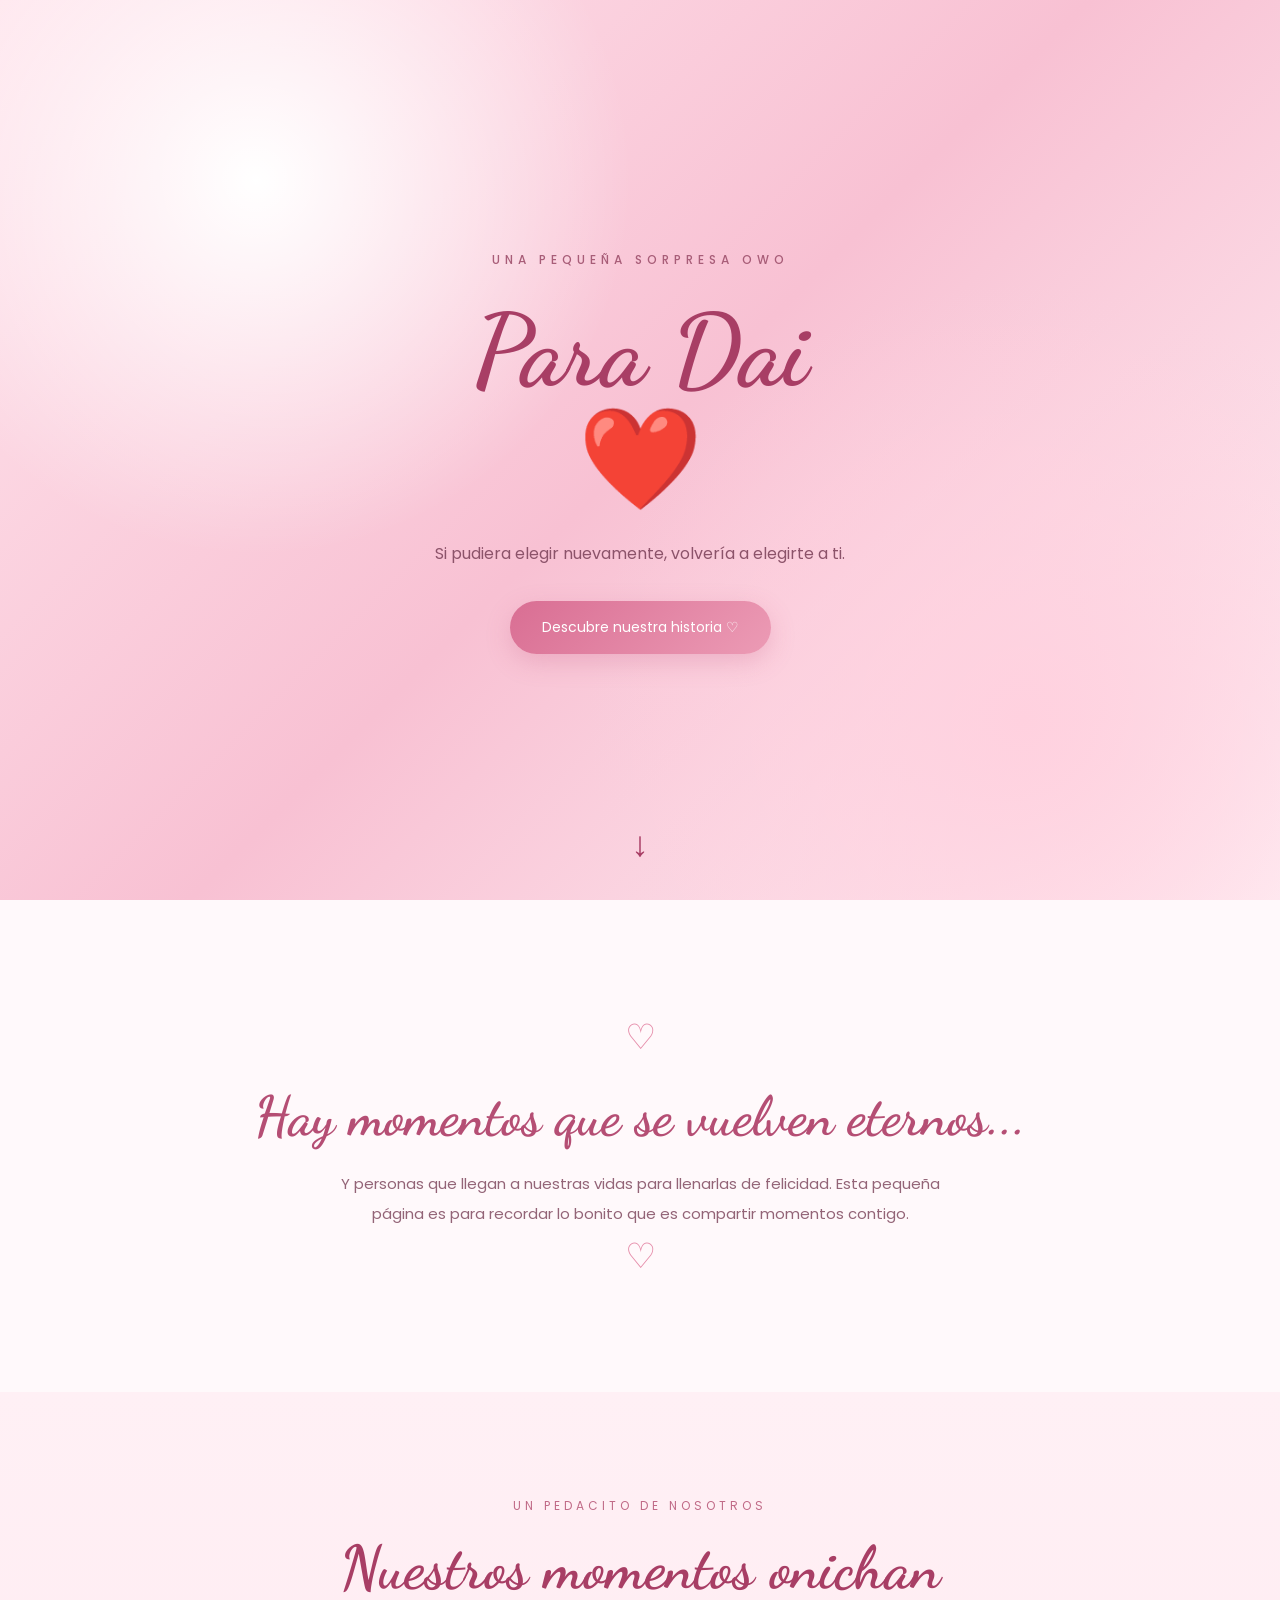
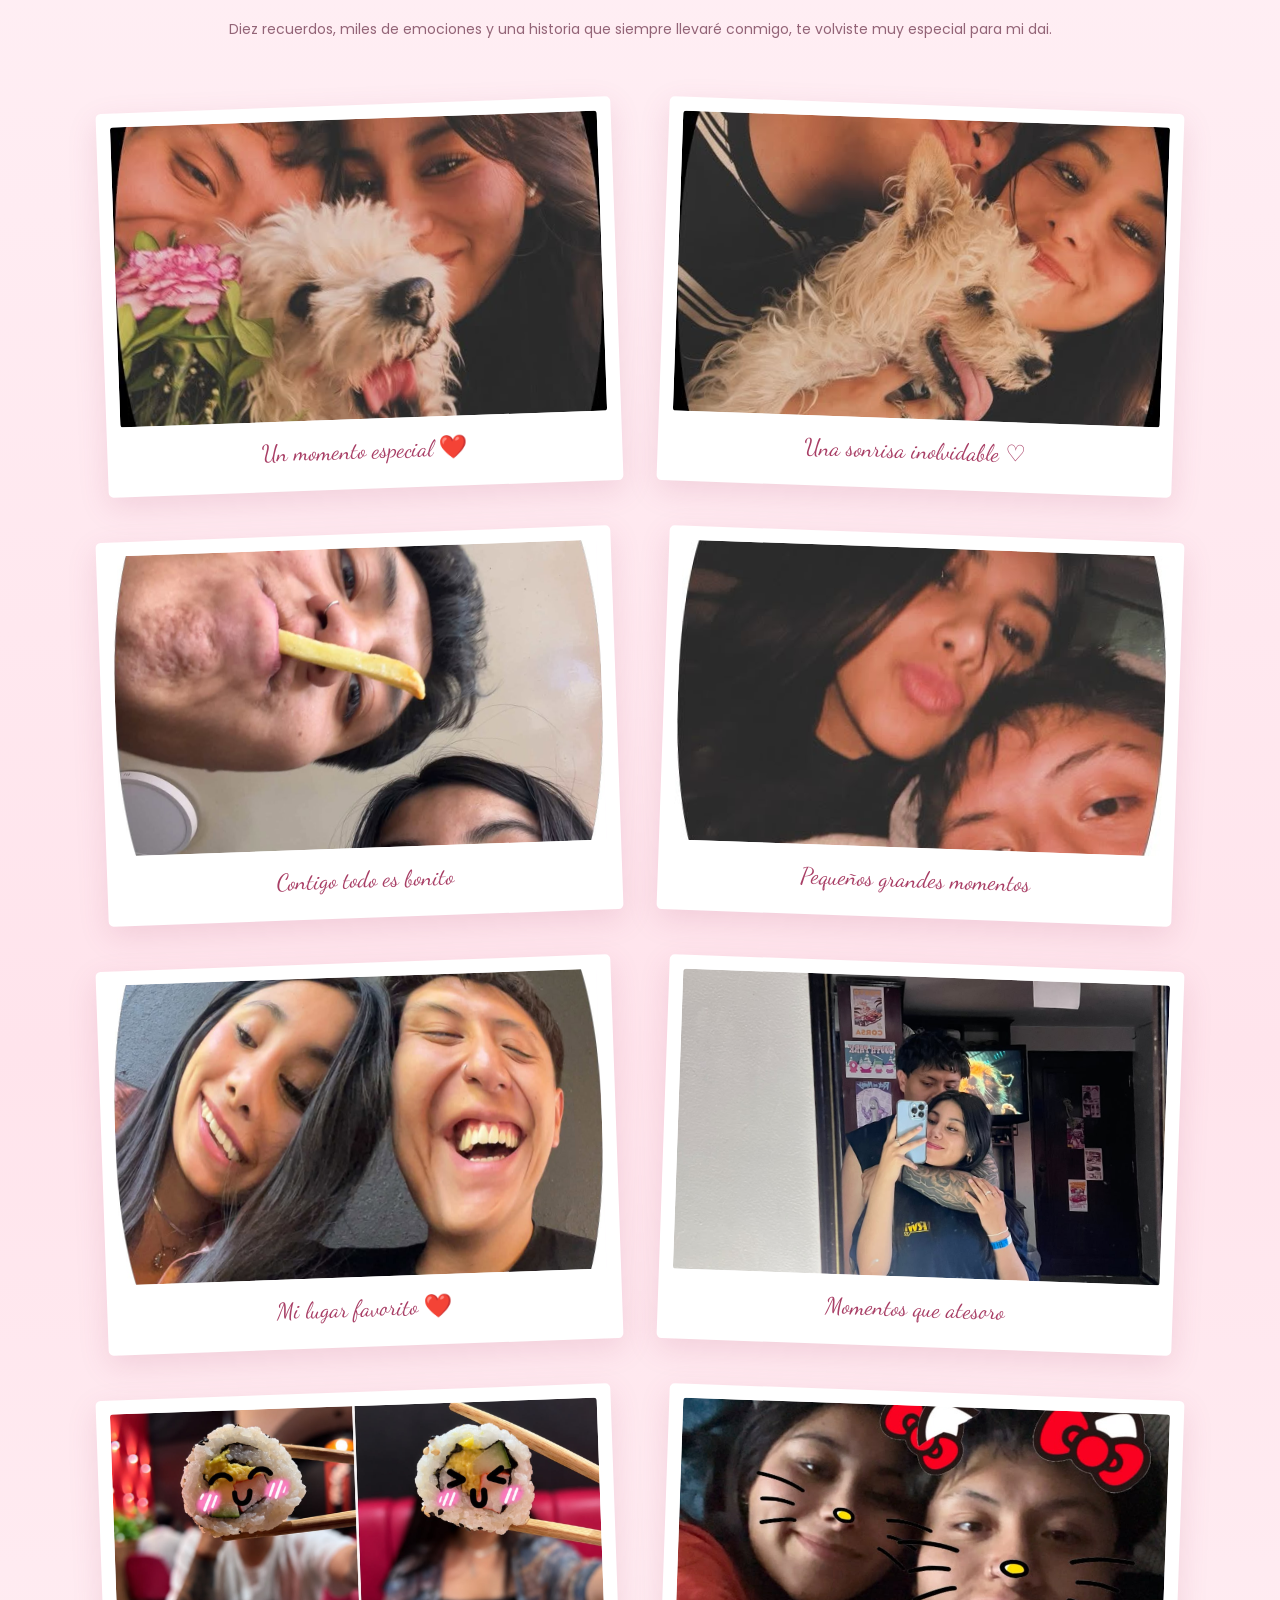
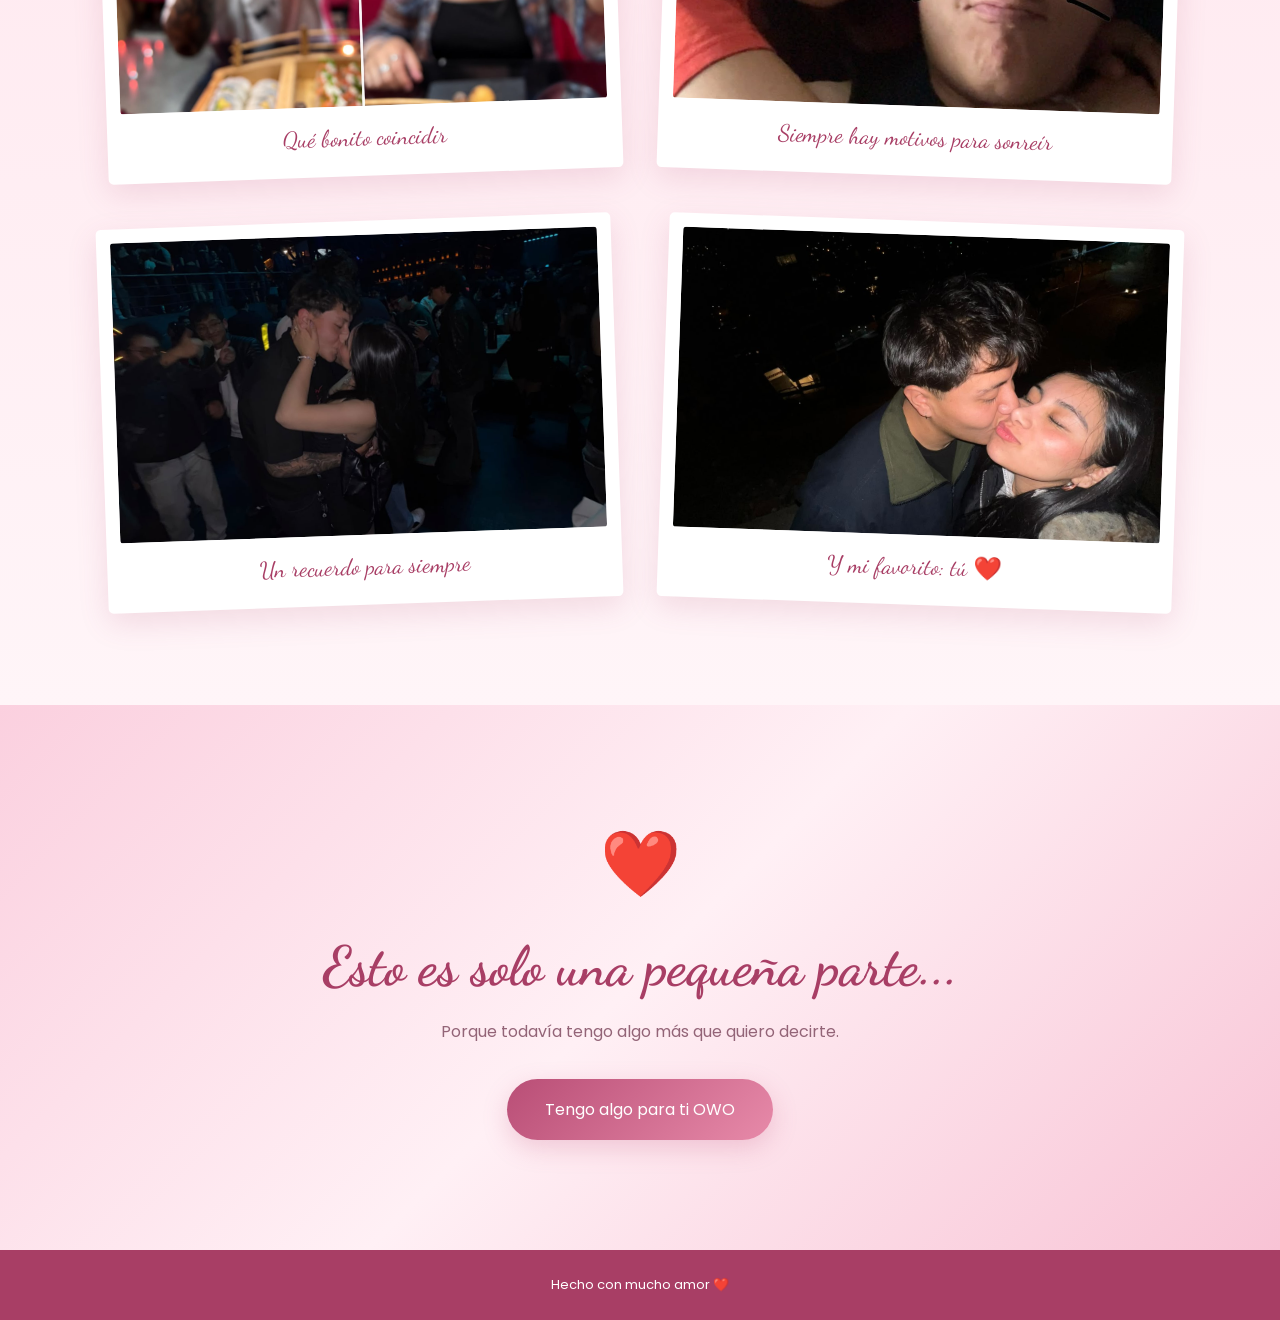
==== index.html @ 26fdb57e "Add files via upload" ====
<!DOCTYPE html>
<html lang="es">

<head>
    <meta charset="UTF-8">
    <meta name="viewport" content="width=device-width, initial-scale=1.0">

    <title>Para Dai ❤️</title>

    <link rel="preconnect" href="https://fonts.googleapis.com">
    <link rel="preconnect" href="https://fonts.gstatic.com" crossorigin>

    <link href="https://fonts.googleapis.com/css2?family=Dancing+Script:wght@400;500;600;700&family=Poppins:wght@300;400;500;600&display=swap" rel="stylesheet">

    <link rel="stylesheet" href="css/estilos.css">
</head>

<body>

    <!-- CORAZONES FLOTANTES -->
    <div class="corazones" id="corazones"></div>

    <!-- PORTADA -->
    <header class="portada">

        <div class="contenido-portada">

            <span class="subtitulo">
                UNA PEQUEÑA SORPRESA OWO
            </span>

            <h1>
                Para Dai<br>
                 ❤️
            </h1>

            <p>
                Si pudiera elegir nuevamente,
                volvería a elegirte a ti.
            </p>

            <a href="#nuestros-momentos" class="boton">
                Descubre nuestra historia ♡
            </a>

        </div>

        <div class="flecha">↓</div>

    </header>


    <!-- MENSAJE -->
    <section class="mensaje">

        <span class="decoracion">♡</span>

        <h2>Hay momentos que se vuelven eternos...</h2>

        <p>
            Y personas que llegan a nuestras vidas
            para llenarlas de felicidad.

            Esta pequeña página es para recordar
            lo bonito que es compartir momentos contigo.
        </p>

        <span class="decoracion">♡</span>

    </section>


    <!-- ALBUM -->
    <section class="album" id="nuestros-momentos">

        <div class="titulo-seccion">

            <span>UN PEDACITO DE NOSOTROS</span>

            <h2>Nuestros momentos onichan</h2>

            <p>
                Diez recuerdos, miles de emociones
                y una historia que siempre llevaré conmigo, 
                te volviste muy especial para mi dai.
            </p>

        </div>

        <div class="galeria">

            <div class="foto">
                <img src="img/foto1.jpeg" alt="Recuerdo 1">
                <p>Un momento especial ❤️</p>
            </div>

            <div class="foto">
                <img src="img/foto2.jpeg" alt="Recuerdo 2">
                <p>Una sonrisa inolvidable ♡</p>
            </div>

            <div class="foto">
                <img src="img/foto3.jpeg" alt="Recuerdo 3">
                <p>Contigo todo es bonito</p>
            </div>

            <div class="foto">
                <img src="img/foto4.jpeg" alt="Recuerdo 4">
                <p>Pequeños grandes momentos</p>
            </div>

            <div class="foto">
                <img src="img/foto5.jpeg" alt="Recuerdo 5">
                <p>Mi lugar favorito ❤️</p>
            </div>

            <div class="foto">
                <img src="img/foto6.jpeg" alt="Recuerdo 6">
                <p>Momentos que atesoro</p>
            </div>

            <div class="foto">
                <img src="img/foto7.jpeg" alt="Recuerdo 7">
                <p>Qué bonito coincidir</p>
            </div>

            <div class="foto">
                <img src="img/foto8.jpeg" alt="Recuerdo 8">
                <p>Siempre hay motivos para sonreír</p>
            </div>

            <div class="foto">
                <img src="img/foto9.jpeg" alt="Recuerdo 9">
                <p>Un recuerdo para siempre</p>
            </div>

            <div class="foto">
                <img src="img/foto10.jpeg" alt="Recuerdo 10">
                <p>Y mi favorito: tú ❤️</p>
            </div>

        </div>

    </section>


    <!-- MENSAJE FINAL -->
    <section class="final">

        <div class="corazon-grande">❤️</div>

        <h2>Esto es solo una pequeña parte...</h2>

        <p>
            Porque todavía tengo algo más
            que quiero decirte.
        </p>

        <a href="carta/carta.html" class="boton boton-carta">
            Tengo algo para ti OWO
        </a>

    </section>


    <!-- PIE DE PAGINA -->
    <footer>
        Hecho con mucho amor ❤️
    </footer>


    <!-- VISOR DE FOTOGRAFIAS -->
    <div class="visor" id="visor">

        <button class="cerrar-visor" id="cerrarVisor">
            &times;
        </button>

        <button class="anterior" id="anterior">
            &#10094;
        </button>

        <img id="imagenGrande" src="" alt="Fotografía ampliada">

        <button class="siguiente" id="siguiente">
            &#10095;
        </button>

    </div>


    <script src="js/script.js"></script>

</body>
</html>
---- css/estilos.css ----
/* ==============================
   CONFIGURACION GENERAL
============================== */

* {
    margin: 0;
    padding: 0;
    box-sizing: border-box;
}

html {
    scroll-behavior: smooth;
}

body {
    font-family: 'Poppins', sans-serif;
    background: #fff5f8;
    color: #743c53;
    overflow-x: hidden;
}

:root {
    --rosa: #e88ca9;
    --rosa-oscuro: #a83e65;
    --rosa-claro: #ffe4ec;
    --blanco: #ffffff;
}


/* ==============================
   CORAZONES FLOTANTES
============================== */

.corazones {
    position: fixed;
    inset: 0;
    pointer-events: none;
    overflow: hidden;
    z-index: 10;
}

.corazon {
    position: absolute;
    bottom: -50px;
    color: #ec8cac;
    font-size: 20px;
    opacity: 0.65;
    animation: flotar 9s linear forwards;
}

@keyframes flotar {

    0% {
        transform: translateY(0) rotate(0deg);
        opacity: 0;
    }

    20% {
        opacity: 0.7;
    }

    100% {
        transform: translateY(-110vh) rotate(360deg);
        opacity: 0;
    }
}


/* ==============================
   PORTADA
============================== */

.portada {
    min-height: 100vh;

    display: flex;
    justify-content: center;
    align-items: center;

    text-align: center;

    position: relative;

    background:
        radial-gradient(circle at 20% 20%, #ffffff 0%, transparent 30%),
        radial-gradient(circle at 80% 80%, #ffd1df 0%, transparent 35%),
        linear-gradient(135deg, #ffe5ed, #f8c1d3, #fff0f5);

    padding: 30px;
}

.contenido-portada {
    animation: aparecer 1.5s ease;
}

.subtitulo {
    color: #a85d78;
    font-size: 12px;
    letter-spacing: 5px;
    font-weight: 500;
}

.portada h1 {
    font-family: 'Dancing Script', cursive;
    font-size: clamp(55px, 9vw, 100px);
    color: #a83e65;
    margin: 25px 0;
    line-height: 1.1;
}

.portada p {
    font-size: 16px;
    color: #8c536a;
    margin-bottom: 35px;
}

.boton {
    display: inline-block;
    text-decoration: none;

    background: linear-gradient(135deg, #d96e93, #ec9bb5);

    color: white;

    padding: 16px 32px;
    border-radius: 50px;

    font-size: 14px;

    box-shadow: 0 8px 25px rgba(200, 90, 130, 0.25);

    transition: all 0.4s ease;
}

.boton:hover {
    transform: translateY(-5px) scale(1.05);
    box-shadow: 0 15px 30px rgba(200, 90, 130, 0.4);
}

.flecha {
    position: absolute;
    bottom: 30px;
    font-size: 35px;
    color: #a83e65;
    animation: rebote 1.5s infinite;
}

@keyframes rebote {

    0%, 100% {
        transform: translateY(0);
    }

    50% {
        transform: translateY(12px);
    }
}


/* ==============================
   MENSAJE
============================== */

.mensaje {
    padding: 110px 20px;
    text-align: center;
    background: #fff9fb;
}

.mensaje h2 {
    font-family: 'Dancing Script', cursive;
    font-size: clamp(35px, 5vw, 55px);
    color: #b54e74;
    margin: 20px 0;
}

.mensaje p {
    max-width: 600px;
    margin: auto;
    line-height: 2;
    color: #936477;
    font-size: 15px;
}

.decoracion {
    color: #e58ba8;
    font-size: 35px;
}


/* ==============================
   ALBUM
============================== */

.album {
    padding: 100px 8%;

    background: linear-gradient(
        180deg,
        #fff0f5,
        #ffe4ec,
        #fff5f8
    );
}

.titulo-seccion {
    text-align: center;
    margin-bottom: 65px;
}

.titulo-seccion span {
    color: #c16b88;
    letter-spacing: 4px;
    font-size: 12px;
}

.titulo-seccion h2 {
    font-family: 'Dancing Script', cursive;
    font-size: clamp(42px, 6vw, 60px);
    color: #a83e65;
    margin: 15px 0;
}

.titulo-seccion p {
    color: #936477;
    font-size: 14px;
}


/* ==============================
   GALERIA DE FOTOGRAFIAS
============================== */

.galeria {
    display: grid;
    grid-template-columns: repeat(2, minmax(0, 1fr));
    gap: 45px;
    max-width: 1100px;
    margin: auto;
}

.foto {
    background: white;
    padding: 14px 14px 25px;
    border-radius: 5px;

    box-shadow: 0 10px 30px rgba(170, 70, 110, 0.15);

    transform: rotate(-2deg);

    transition: all 0.4s ease;

    text-align: center;
    cursor: pointer;
}

.foto:nth-child(even) {
    transform: rotate(2deg);
}

.foto:hover {
    transform: rotate(0deg) scale(1.04);
    box-shadow: 0 20px 40px rgba(170, 70, 110, 0.25);
    z-index: 2;
}

.foto img {
    width: 100%;
    height: 300px;
    object-fit: cover;
    border-radius: 3px;
    display: block;
}

.foto p {
    font-family: 'Dancing Script', cursive;
    font-size: 23px;
    color: #a83e65;
    margin: 18px 0 0;
}


/* ==============================
   SECCION FINAL
============================== */

.final {
    padding: 110px 20px;
    text-align: center;

    background: linear-gradient(
        135deg,
        #fbd0df,
        #fff0f5,
        #f8c3d5
    );
}

.corazon-grande {
    font-size: 65px;
    animation: latido 1.5s infinite;
}

@keyframes latido {

    0%, 100% {
        transform: scale(1);
    }

    50% {
        transform: scale(1.2);
    }
}

.final h2 {
    font-family: 'Dancing Script', cursive;
    font-size: clamp(35px, 5vw, 55px);
    color: #a83e65;
    margin: 20px 0;
}

.final p {
    color: #936477;
    margin-bottom: 35px;
}

.boton-carta {
    background: linear-gradient(135deg, #b94e76, #e78aa9);
    padding: 18px 38px;
    font-size: 16px;
}


/* ==============================
   FOOTER
============================== */

footer {
    padding: 25px;
    text-align: center;
    background: #a83e65;
    color: white;
    font-size: 13px;
}


/* ==============================
   VISOR DE FOTOGRAFIAS
============================== */

.visor {
    position: fixed;
    inset: 0;

    background: rgba(35, 10, 22, 0.94);

    display: none;
    justify-content: center;
    align-items: center;

    z-index: 1000;
    padding: 50px;
}

.visor.activo {
    display: flex;
}

.visor img {
    max-width: 85%;
    max-height: 85vh;
    object-fit: contain;

    border: 8px solid white;
    border-radius: 5px;

    box-shadow: 0 0 40px rgba(255, 180, 210, 0.3);
}

.cerrar-visor,
.anterior,
.siguiente {
    position: absolute;

    border: none;
    background: rgba(255, 255, 255, 0.15);

    color: white;
    font-size: 35px;

    cursor: pointer;

    width: 50px;
    height: 50px;

    border-radius: 50%;
    transition: 0.3s;
}

.cerrar-visor:hover,
.anterior:hover,
.siguiente:hover {
    background: #e88ca9;
}

.cerrar-visor {
    top: 25px;
    right: 30px;
}

.anterior {
    left: 25px;
}

.siguiente {
    right: 25px;
}


/* ==============================
   ANIMACIONES
============================== */

@keyframes aparecer {

    from {
        opacity: 0;
        transform: translateY(30px);
    }

    to {
        opacity: 1;
        transform: translateY(0);
    }
}


/* ==============================
   RESPONSIVE
============================== */

@media (max-width: 650px) {

    .portada {
        min-height: 90vh;
    }

    .subtitulo {
        letter-spacing: 3px;
        font-size: 10px;
    }

    .portada p {
        font-size: 14px;
    }

    .mensaje {
        padding: 75px 25px;
    }

    .album {
        padding: 70px 7%;
    }

    .galeria {
        grid-template-columns: 1fr;
        gap: 35px;
    }

    .foto img {
        height: 280px;
    }

    .visor {
        padding: 15px;
    }

    .visor img {
        max-width: 90%;
        max-height: 75vh;
    }

    .anterior {
        left: 5px;
    }

    .siguiente {
        right: 5px;
    }

}
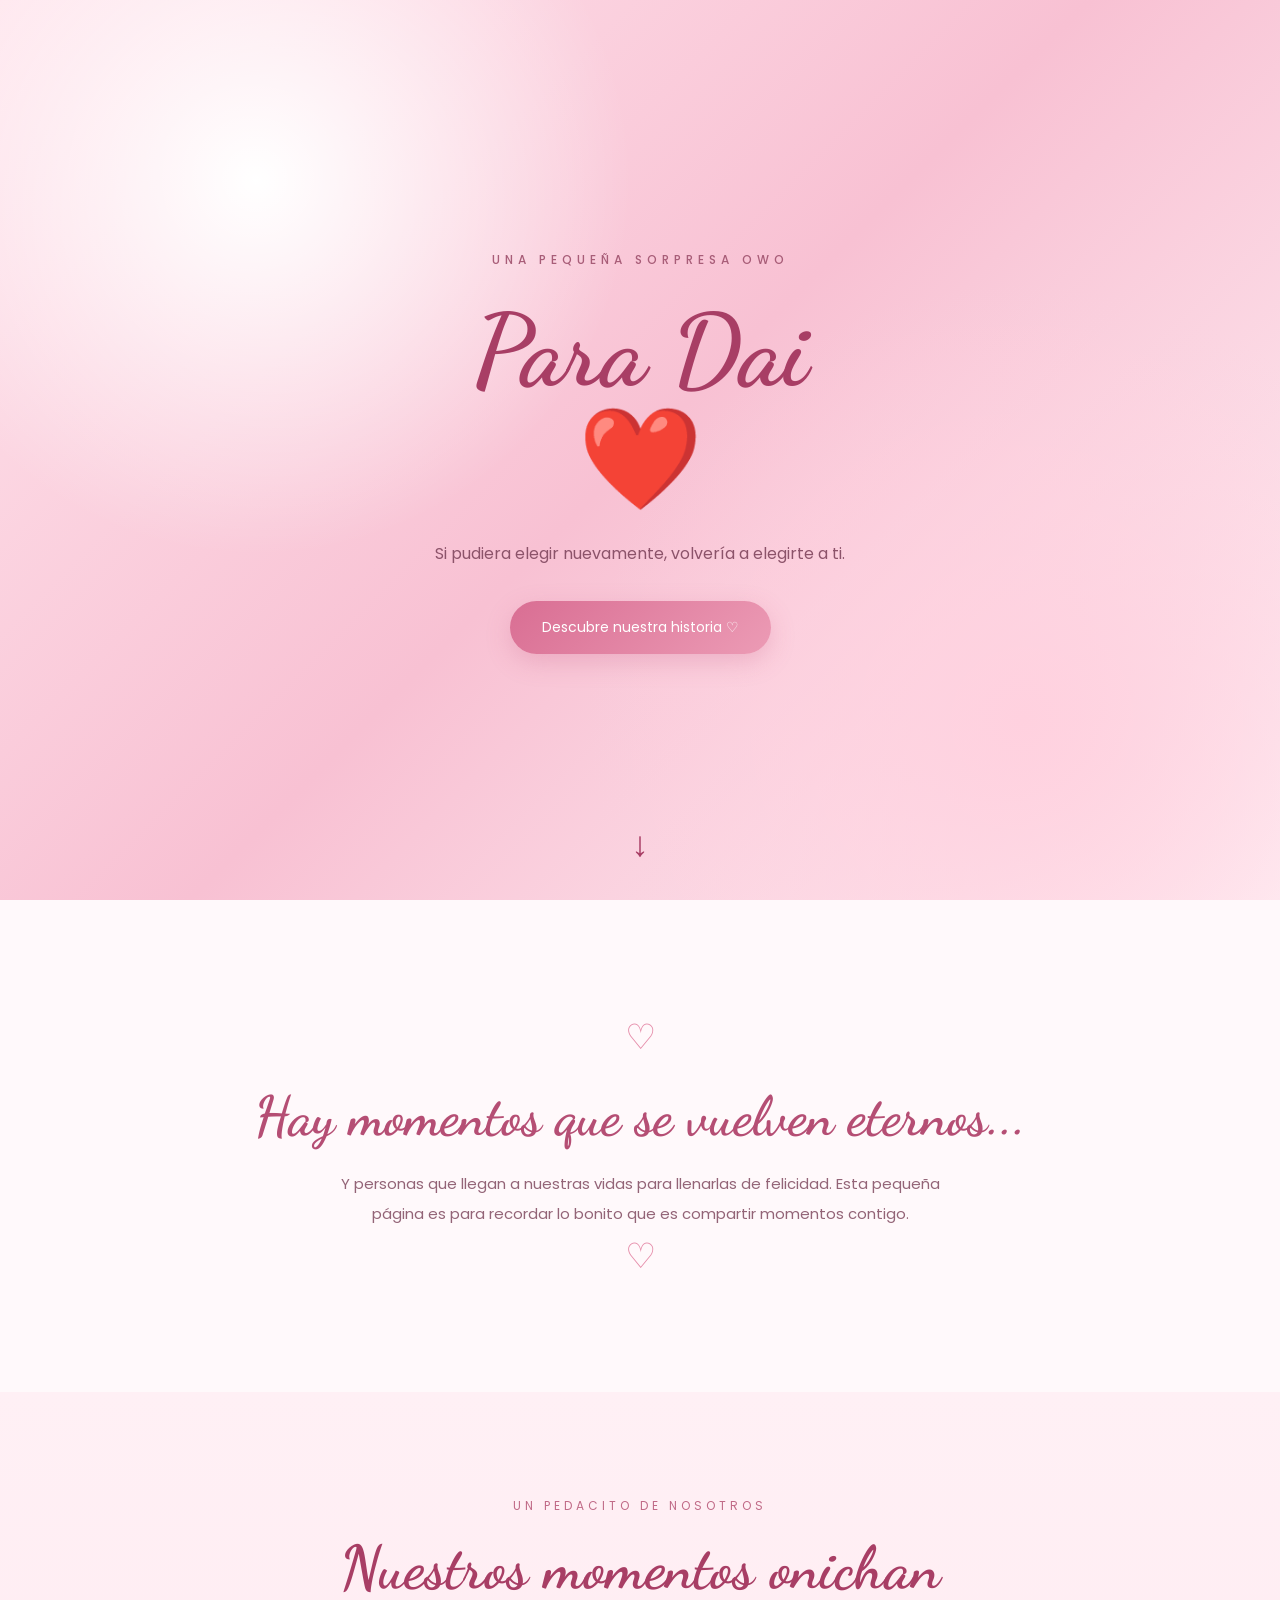
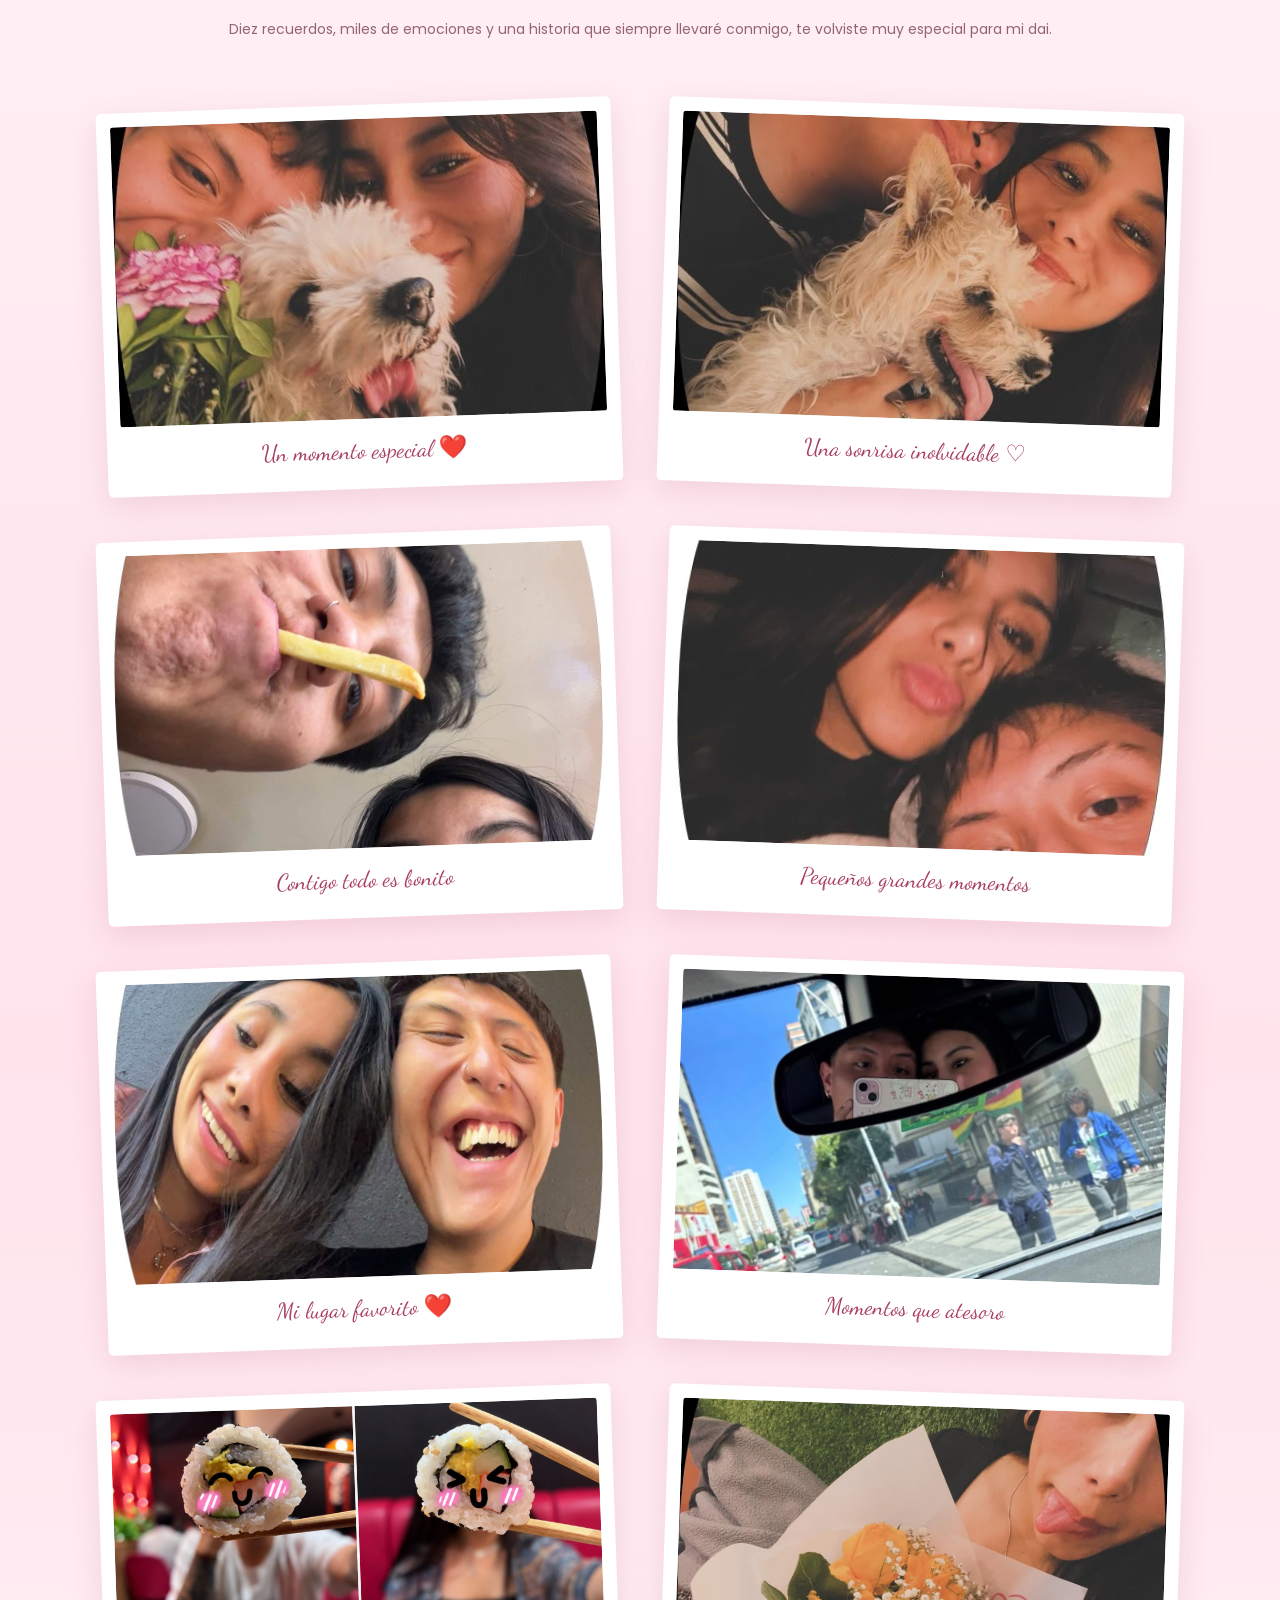
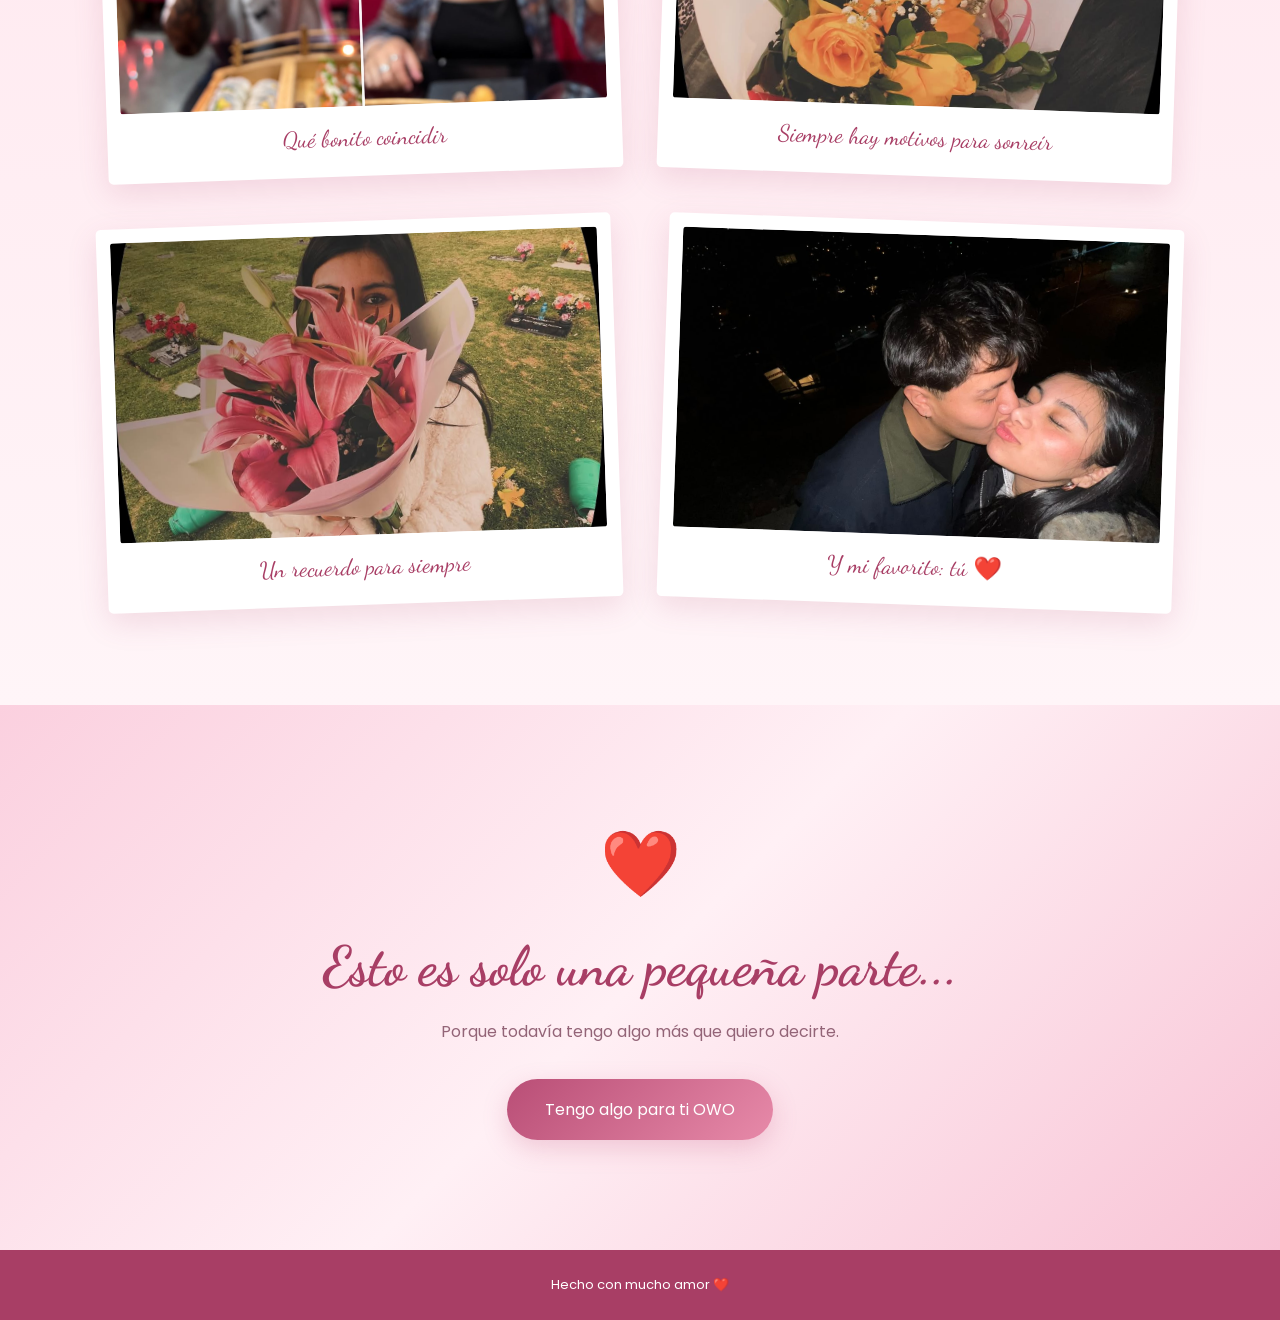
==== commit eb4e98a5: "Mejoras en la carta romantica 2.0" ====
--- a/index.html
+++ b/index.html
@@ -116,7 +116,7 @@
             </div>
 
             <div class="foto">
-                <img src="img/foto6.jpeg" alt="Recuerdo 6">
+                <img src="img/foto12.jpeg" alt="Recuerdo 6">
                 <p>Momentos que atesoro</p>
             </div>
 
@@ -126,12 +126,12 @@
             </div>
 
             <div class="foto">
-                <img src="img/foto8.jpeg" alt="Recuerdo 8">
+                <img src="img/foto13.jpeg" alt="Recuerdo 8">
                 <p>Siempre hay motivos para sonreír</p>
             </div>
 
             <div class="foto">
-                <img src="img/foto9.jpeg" alt="Recuerdo 9">
+                <img src="img/foto11.jpeg" alt="Recuerdo 9">
                 <p>Un recuerdo para siempre</p>
             </div>
 
